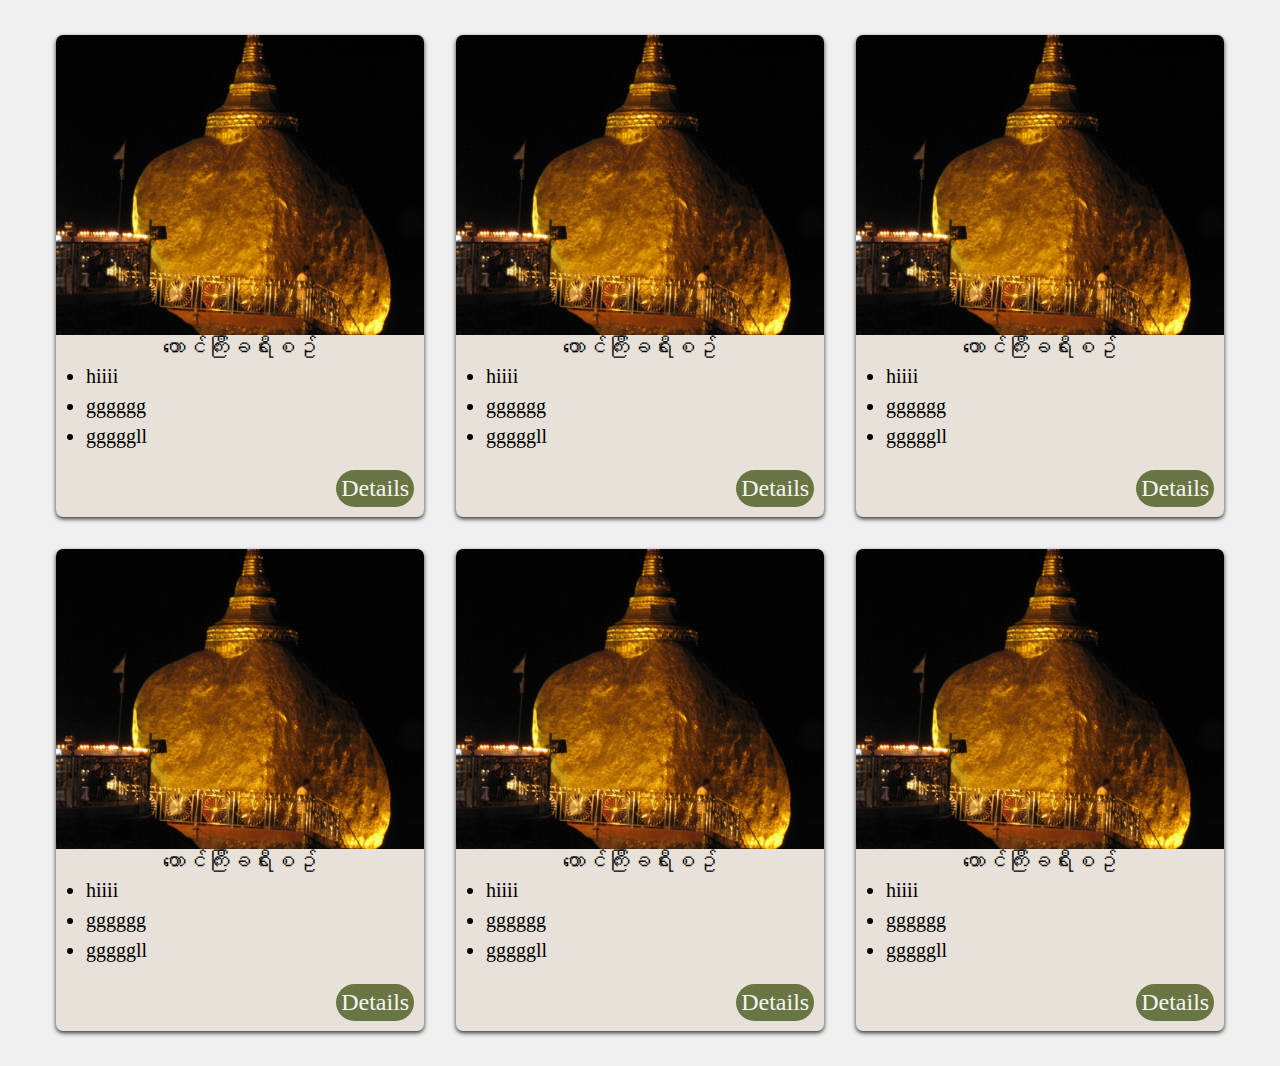
==== index.html @ 3ce6ea8a "tasting" ====
<!DOCTYPE html>
<html lang="en">
<head>
    <meta charset="UTF-8">
    <meta name="viewport" content="width=device-width, initial-scale=1.0">
    <title>Document</title>
    <link rel="stylesheet" href="./style.css">
</head>
<body>
    <section class="card-container">
        <article class="card" id="card-1">
            <div class="card-body">
                <img src="./images/Kyaikhtiyo-at-night.jpeg" alt="bb" class="card-img">
                <div card-list>
                    <h2 class="card-header">တောင်ကြီးခရီးစဥ်</h2>
                        <ul class="card-menu">
                            <li>hiiii</li>
                            <li>gggggg</li>
                            <li>gggggll</li>
                        </ul>
        
                    <div class="card-link">
                        <a href="/d.html" class="card-btn">
                            Details
                        </a>
                    </div>
                </div>
            </div>
        </article>

        <article class="card" id="card-2">
             <div class="card-body">
                <img src="./images/Kyaikhtiyo-at-night.jpeg" alt="bb" class="card-img">
                <div card-list>
                    <h2 class="card-header">တောင်ကြီးခရီးစဥ်</h2>
                    <ul class="card-menu">
                        <li>hiiii</li>
                        <li>gggggg</li>
                        <li>gggggll</li>
                    </ul>
                    <div class="card-link">
                        <a href="/d.html" class="card-btn">
                            Details
                        </a>
                    </div>
                </div>
            </div>
        </article>

        <article class="card" id="card-3">
             <div class="card-body">
                <img src="./images/Kyaikhtiyo-at-night.jpeg" alt="bb" class="card-img">
                <div card-list>
                    <h2 class="card-header">တောင်ကြီးခရီးစဥ်</h2>
                    <ul class="card-menu">
                        <li>hiiii</li>
                        <li>gggggg</li>
                        <li>gggggll</li>
                    </ul>
                    <div class="card-link">
                        <a href="/d.html" class="card-btn">
                            Details
                        </a>
                    </div>
                </div>
            </div>
        </article>

        <article class="card" id="card-4">
             <div class="card-body">
                <img src="./images/Kyaikhtiyo-at-night.jpeg" alt="bb" class="card-img">
                <div card-list>
                    <h2 class="card-header">တောင်ကြီးခရီးစဥ်</h2>
                    <ul class="card-menu">
                        <li>hiiii</li>
                        <li>gggggg</li>
                        <li>gggggll</li>
                    </ul>
                    <div class="card-link">
                        <a href="/d.html" class="card-btn">
                            Details
                        </a>
                    </div>
                </div>
            </div>
        </article>

        <article class="card" id="card-5">
             <div class="card-body">
                <img src="./images/Kyaikhtiyo-at-night.jpeg" alt="bb" class="card-img">
                <div card-list>
                    <h2 class="card-header">တောင်ကြီးခရီးစဥ်</h2>
                    <ul class="card-menu">
                        <li>hiiii</li>
                        <li>gggggg</li>
                        <li>gggggll</li>
                    </ul>
                    <div class="card-link">
                        <a href="/d.html" class="card-btn">
                            Details
                        </a>
                    </div>
                </div>
            </div>
        </article>

        <article class="card" id="card-6">
             <div class="card-body">
                <img src="./images/Kyaikhtiyo-at-night.jpeg" alt="bb" class="card-img">
                <div card-list>
                    <h2 class="card-header">တောင်ကြီးခရီးစဥ်</h2>
                    <ul class="card-menu">
                        <li>hiiii</li>
                        <li>gggggg</li>
                        <li>gggggll</li>
                    </ul>
                    <div class="card-link">
                        <a href="/d.html" class="card-btn">
                            Details
                        </a>
                    </div>
                </div>
            </div>
        </article>
    </section>
</body>
</html>
---- style.css ----
/* Global Verivable */
:root{
    /* font */
    --primary-font: Arial, Helvetica, sans-serif;

    /* color */
    --background-color: #D4D9D1;
    --primary-color: #BAC4A7;
    --secondary-color: #697644;
    --tertiary-color: #233115;
    --text-color: black;

    /* helper */
    --border-radius: 25px;
    --card-border-radius: 7px;
    --btn-border-radius: 20px;

}


* {
    margin: 0;
    padding: 0;
    box-sizing: border-box;
}

body{
    font-family: serif;
    font-size: 14px;
    /* display: flex; */
    align-items: center;
    margin: 2rem;
    background-color: #f0f0f0;

}

.card-container{
    max-width: 1200px;
    width: 100%;
    display: grid;
    grid-template-columns: 1fr;
    margin: 35px auto;
    gap: 2rem;
    padding: 0 1rem;
}

.card{
    box-shadow: 0px 2px 4px #333;
    border-radius: var(--card-border-radius);
    transition: all 0.3s ease-out;
    background-color: #e7e1d9;

    &:hover {
        box-shadow: 3px 6px 30px #b1a4a4;
        transform: translateY(-5px);
      }
}

.card-body{
    height: 100%;
    display: flex;
    flex-direction: column;
    color: var(--primary-color);
}

.card-img{
    width: 100%;
    height: 250px;
    border-top-left-radius: var(--card-border-radius);
    border-top-right-radius: var(--card-border-radius);
    object-fit: cover;
}

.card-list{
    padding: 2rem;
    flex-grow: 1;
    display: flex;
    flex-direction: column;
}

.card-header{
    color: var(--text-color);
    font-size: 1.4rem;
    font-weight: 550;
    text-align: center;
}

.card-menu{
    /* flex-grow: 1; */
    margin-bottom: 1.2rem;
    margin-left: 30px;
    line-height: 1.5;
    font-size: 20px;
    color: var(--text-color);
}

.card-btn{
    text-decoration: none;
    margin-right: 10px;
    margin-bottom: 10px;
    float: inline-end;
    font-size: x-large;
    color: whitesmoke;
    padding: 0.3rem;
    background-color: var(--secondary-color);
    border-radius: var(--btn-border-radius);
}

.card-btn:hover{
    color: darkmagenta;
    background-color: var(--primary-color);
}


@media (min-width: 700px) {
    .card-container{
        grid-template-columns: repeat(2, 1fr);
    }
    .card-img {
        height: 200px;
    }
}

@media (min-width: 1200px) {
    .card-container{
        grid-template-columns: repeat(3, 1fr);
    }
    .card-img {
        height: 300px;
    }
}
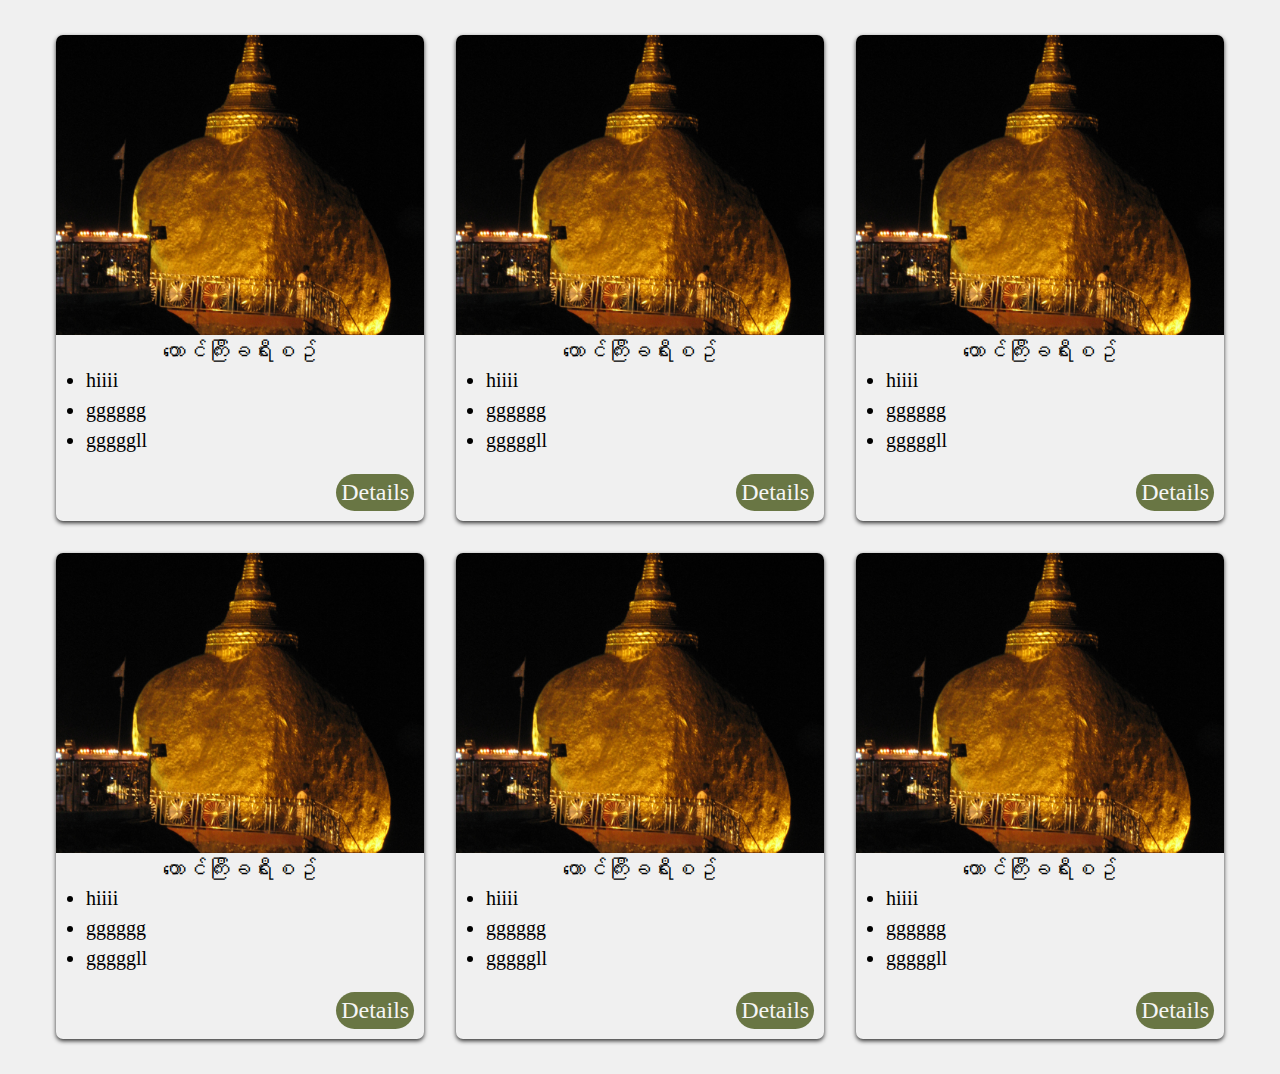
==== commit 6e900650: "second" ====
--- a/index.html
+++ b/index.html
@@ -10,7 +10,9 @@
     <section class="card-container">
         <article class="card" id="card-1">
             <div class="card-body">
-                <img src="./images/Kyaikhtiyo-at-night.jpeg" alt="bb" class="card-img">
+                <div class="img-container">
+                    <img src="./images/Kyaikhtiyo-at-night.jpeg" alt="bb" class="card-img">
+                </div>
                 <div card-list>
                     <h2 class="card-header">တောင်ကြီးခရီးစဥ်</h2>
                         <ul class="card-menu">
@@ -30,7 +32,9 @@
 
         <article class="card" id="card-2">
              <div class="card-body">
-                <img src="./images/Kyaikhtiyo-at-night.jpeg" alt="bb" class="card-img">
+                <div class="img-container">
+                    <img src="./images/Kyaikhtiyo-at-night.jpeg" alt="bb" class="card-img">
+                </div>
                 <div card-list>
                     <h2 class="card-header">တောင်ကြီးခရီးစဥ်</h2>
                     <ul class="card-menu">
@@ -49,7 +53,10 @@
 
         <article class="card" id="card-3">
              <div class="card-body">
-                <img src="./images/Kyaikhtiyo-at-night.jpeg" alt="bb" class="card-img">
+                <div class="img-container">
+                    <img src="./images/Kyaikhtiyo-at-night.jpeg" alt="bb" class="card-img">
+                </div>
+
                 <div card-list>
                     <h2 class="card-header">တောင်ကြီးခရီးစဥ်</h2>
                     <ul class="card-menu">
@@ -68,7 +75,9 @@
 
         <article class="card" id="card-4">
              <div class="card-body">
-                <img src="./images/Kyaikhtiyo-at-night.jpeg" alt="bb" class="card-img">
+                <div class="img-container">
+                    <img src="./images/Kyaikhtiyo-at-night.jpeg" alt="bb" class="card-img">
+                </div>
                 <div card-list>
                     <h2 class="card-header">တောင်ကြီးခရီးစဥ်</h2>
                     <ul class="card-menu">
@@ -87,7 +96,9 @@
 
         <article class="card" id="card-5">
              <div class="card-body">
-                <img src="./images/Kyaikhtiyo-at-night.jpeg" alt="bb" class="card-img">
+                <div class="img-container">
+                    <img src="./images/Kyaikhtiyo-at-night.jpeg" alt="bb" class="card-img">
+                </div>
                 <div card-list>
                     <h2 class="card-header">တောင်ကြီးခရီးစဥ်</h2>
                     <ul class="card-menu">
@@ -106,7 +117,9 @@
 
         <article class="card" id="card-6">
              <div class="card-body">
-                <img src="./images/Kyaikhtiyo-at-night.jpeg" alt="bb" class="card-img">
+                <div class="img-container">
+                    <img src="./images/Kyaikhtiyo-at-night.jpeg" alt="bb" class="card-img">
+                </div>
                 <div card-list>
                     <h2 class="card-header">တောင်ကြီးခရီးစဥ်</h2>
                     <ul class="card-menu">
--- a/style.css
+++ b/style.css
@@ -47,13 +47,14 @@
 .card{
     box-shadow: 0px 2px 4px #333;
     border-radius: var(--card-border-radius);
-    transition: all 0.3s ease-out;
-    background-color: #e7e1d9;
+    /* transition: all 0.3s ease-out; */
+    /* background-color: #e7e1d9; */
+    
 
-    &:hover {
+    /* &:hover {
         box-shadow: 3px 6px 30px #b1a4a4;
         transform: translateY(-5px);
-      }
+      } */
 }
 
 .card-body{
@@ -61,14 +62,24 @@
     display: flex;
     flex-direction: column;
     color: var(--primary-color);
+    
 }
 
+.img-container{
+    overflow: hidden;
+}
 .card-img{
     width: 100%;
     height: 250px;
     border-top-left-radius: var(--card-border-radius);
     border-top-right-radius: var(--card-border-radius);
     object-fit: cover;
+    transition: transform 0.5s ease;
+    
+    &:hover {
+        /* box-shadow: 3px 6px 30px #b1a4a4; */
+        transform: scale(1.2);
+      } 
 }
 
 .card-list{
